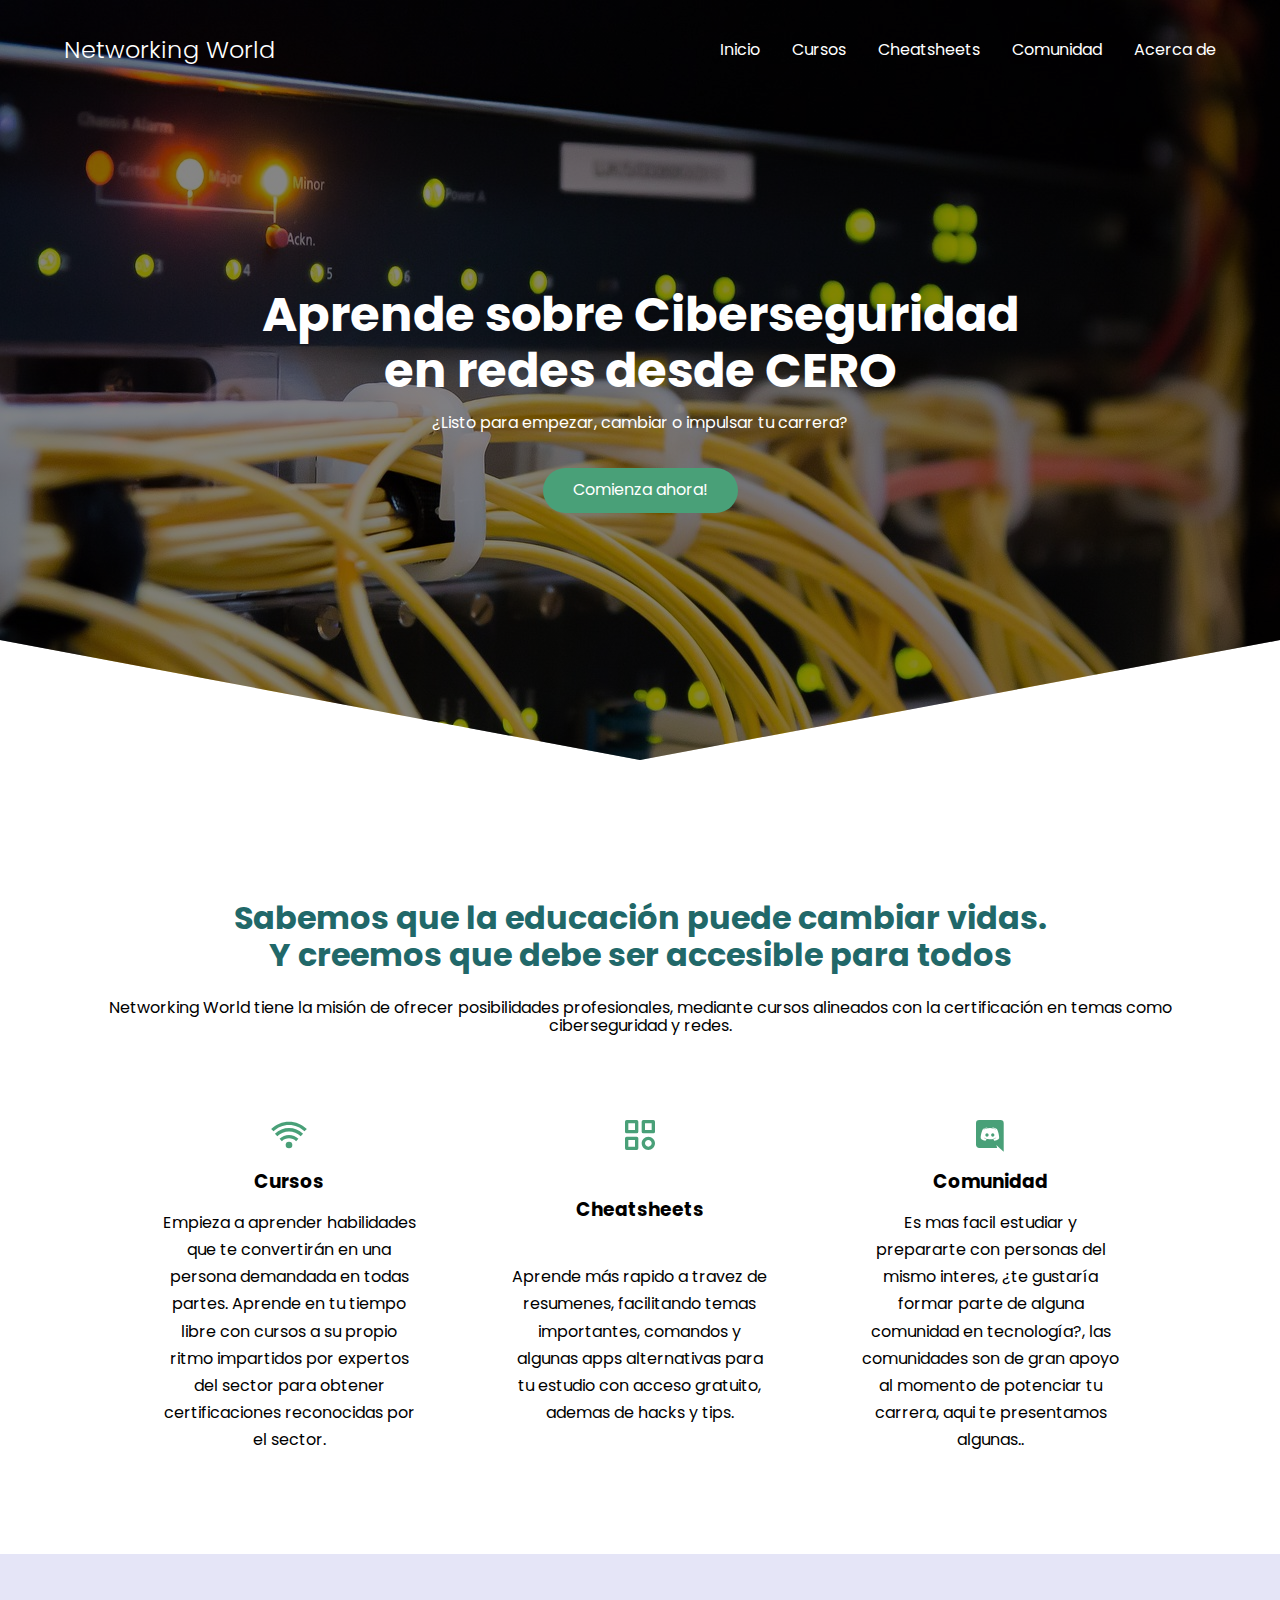
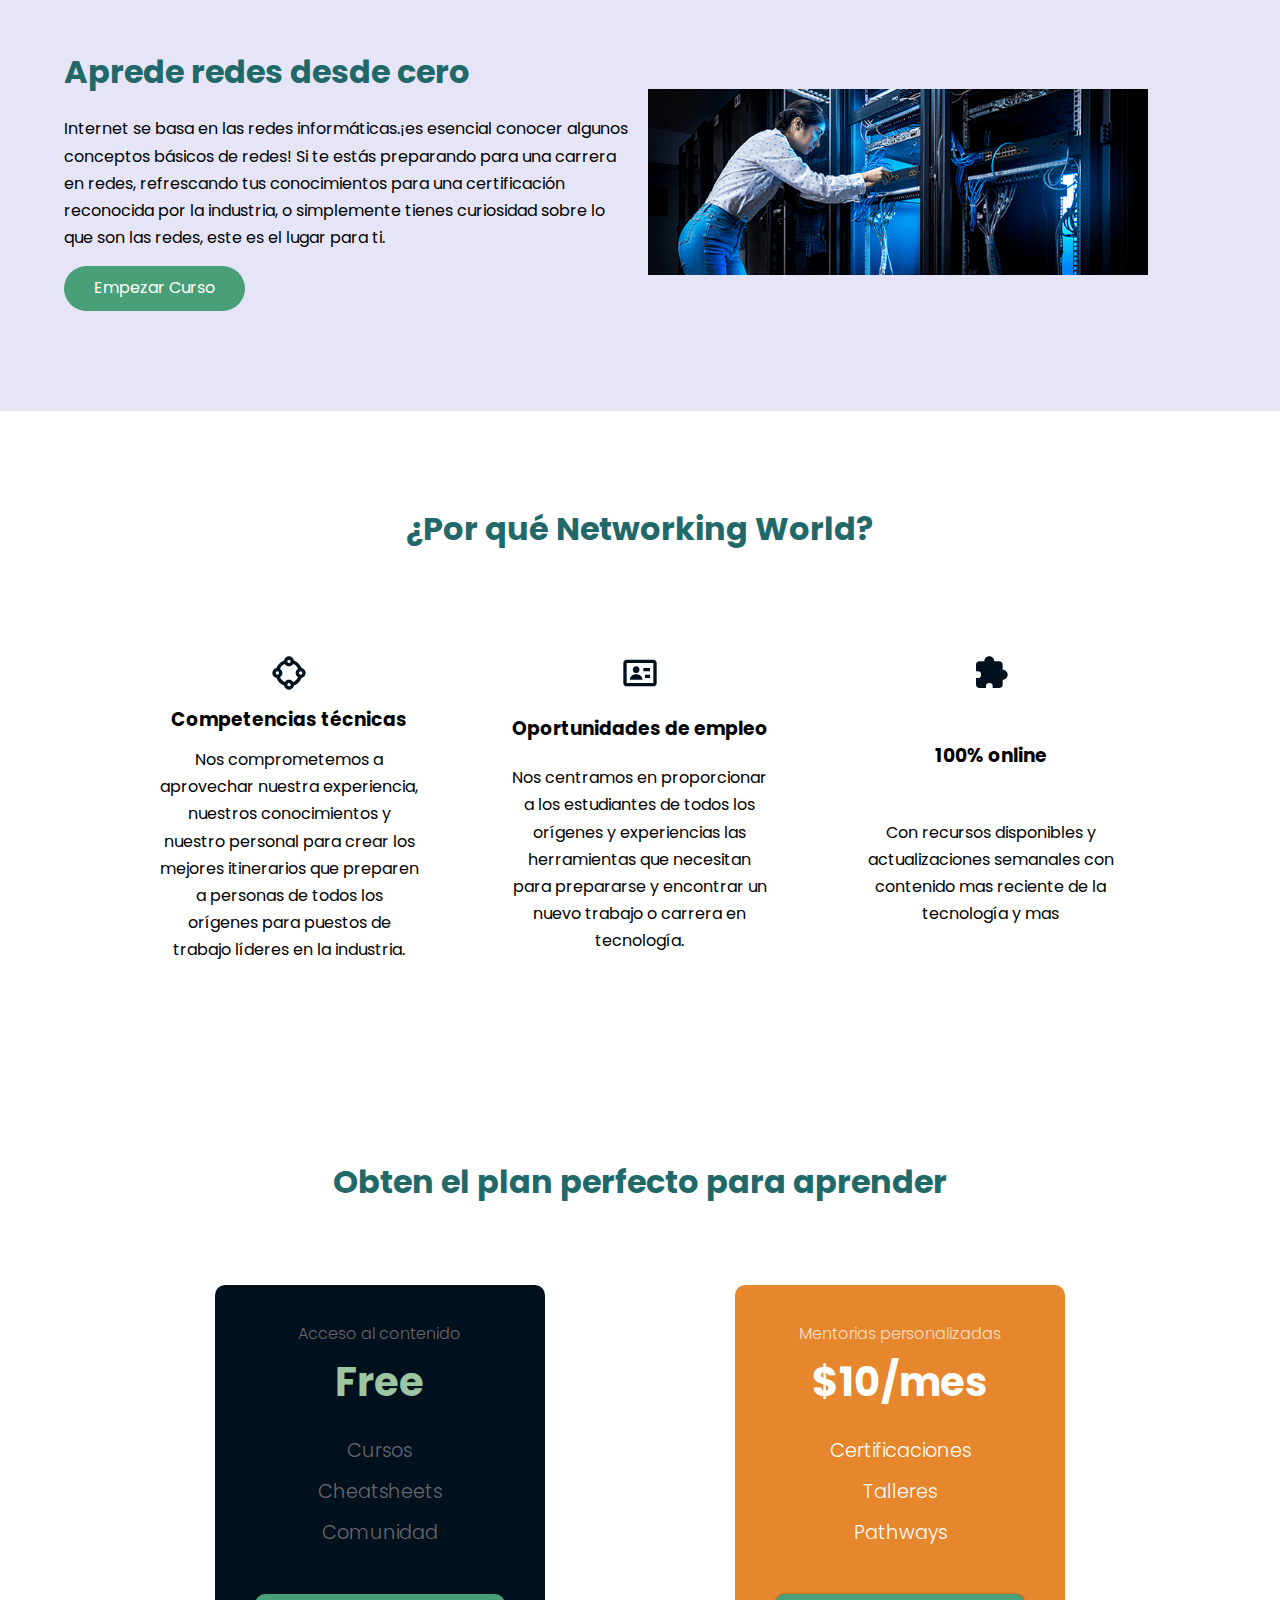
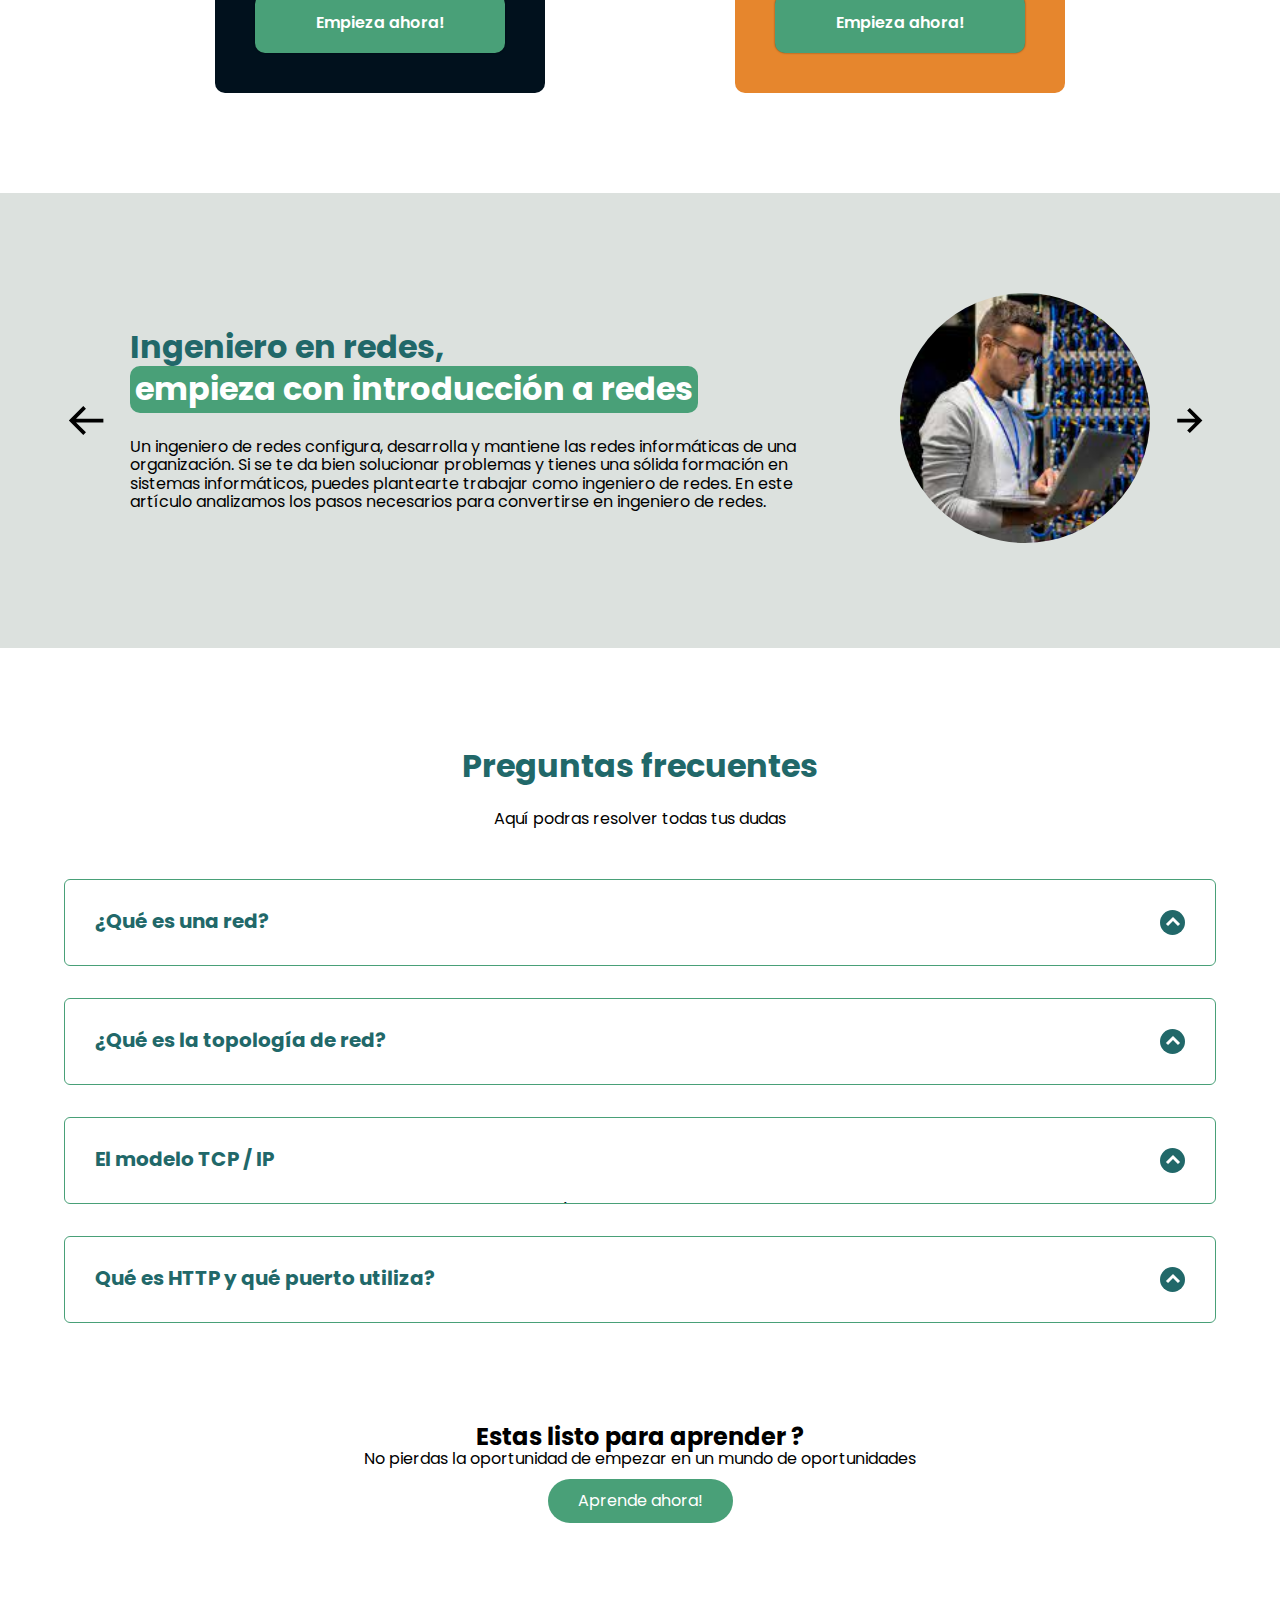
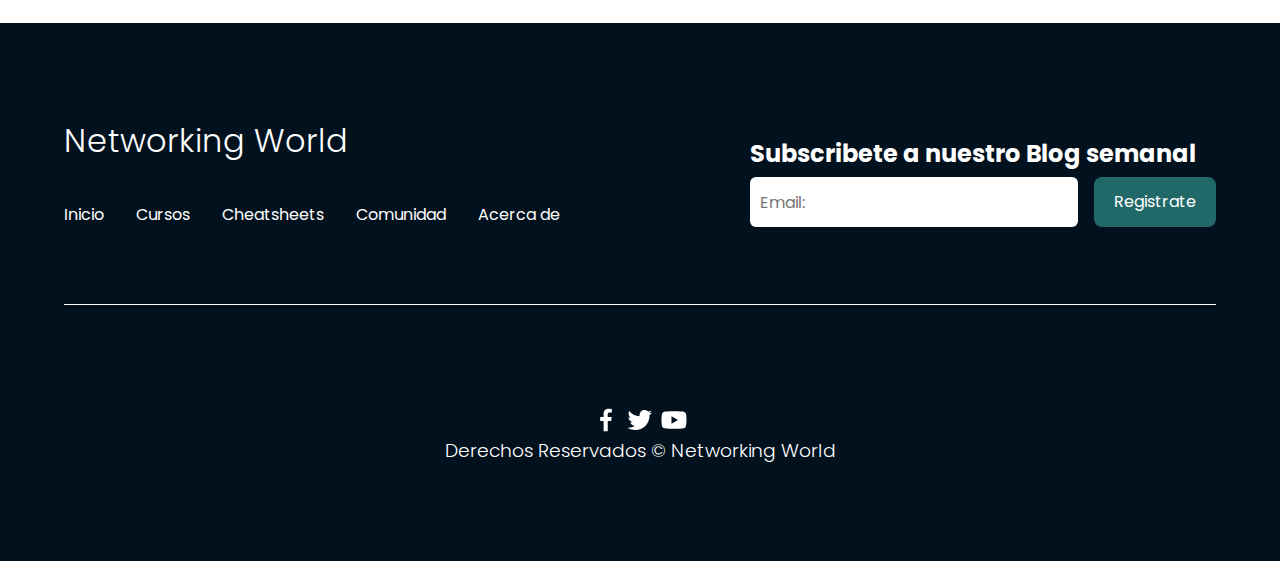
==== index.html @ 1f093da1 "papapa" ====
<!DOCTYPE html>
<html lang="es">
<head>
	<meta charset="UTF-8">
	<meta http-equiv="X-UA-Compatible" content="IE=edge">
	<meta name="viewport" content="width=device-width, initial-scale=1.0">
	<title>Networking World</title>
	<link rel="shortcut icon" href="./MEDIA/networking.png" type="image/x-icon">
	<link rel="stylesheet" href="./CSS/normalize.css">
	<link rel="stylesheet" href="./CSS/estilos.css">
</head>
<body>
	<header class="hero">
		<nav class="nav container">
			<div class="nav_logo">
				<h2 class="nav_tittle"> Networking World</h2>
			</div>
			<ul class="nav_link nav_link--menu">
				<li class="nav_items">
					<a href="#" class="nav_links">Inicio</a>
				</li>
				<li class="nav_items">
					<a href="#" class="nav_links">Cursos</a>
				</li>
				<li class="nav_items">
					<a href="#" class="nav_links">Cheatsheets</a>
				</li>
				<li class="nav_items">
					<a href="#" class="nav_links">Comunidad</a>
				</li>
				<li class="nav_items">
					<a href="#" class="nav_links">Acerca de</a>
				</li>
				<img src="./MEDIA/close.svg" alt="cerrar" class="nav_close">
			</ul>
			<div class="nav_menu">
				<img src="./MEDIA/menu.svg" alt="menu" class="nav_img">
			</div>

		</nav>
		<section class="hero_container container">
			<h1 class="hero_title">Aprende sobre Ciberseguridad en redes desde CERO</h1>
			<p class="hero_paragraph">¿Listo para empezar, cambiar o impulsar tu carrera?</p>
			<a href="#" class="buttom">Comienza ahora!</a>
		</section>

		
	</header>
	<main>
		<section class="container about">
			<h2 class="subtitle"> Sabemos que la educación puede cambiar vidas.<br> Y creemos que debe ser accesible para todos</h2>
			<p class="paragraph"> Networking World tiene la misión de ofrecer posibilidades profesionales, mediante cursos alineados con la certificación en temas como ciberseguridad y redes.</p>
			<div class="about_main">
				<article class="about_icons">
					<img src="./MEDIA/wifi.svg" alt="cursos"class="about_icon">
					<h3 class="about_title">Cursos</h3>
					<p class="about_paragraph">Empieza a aprender habilidades que te convertirán en una persona demandada en todas partes. Aprende en tu tiempo libre con cursos a su propio ritmo impartidos por expertos del sector  para obtener certificaciones reconocidas por el sector.</p>
				</article>
				<article class="about_icons">
					<img src="./MEDIA/shapes.svg" alt="cheatsheets"class="about_icon">
					<h3 class="about_title">Cheatsheets</h3>
					<p class="about_paragraph">Aprende más rapido a travez de resumenes, facilitando temas importantes, comandos y algunas apps alternativas para tu estudio con acceso gratuito, ademas de hacks y tips.</p>
				</article>
				<article class="about_icons">
					<img src="./MEDIA/discord.svg" alt="comunidad"class="about_icon">
					<h3 class="about_title">Comunidad</h3>
					<p class="about_paragraph">Es mas facil estudiar y prepararte con personas del mismo interes, ¿te gustaría formar parte de alguna comunidad en tecnología?, las comunidades son de gran apoyo al momento de potenciar tu carrera, aqui te presentamos algunas..</p>
				</article>
			</div>
		</section>
		<section class="knowledge"> 
			<div class="knowledge_container container">
				<div class="knowledge_texts">
					<h2 class="subtitle">Aprede redes desde cero</h2>
					<p class="knowledge_paragraph">Internet se basa en las redes informáticas.¡es esencial conocer algunos conceptos básicos de redes! Si te estás preparando para una carrera en redes, refrescando tus conocimientos para una certificación reconocida por la industria, o simplemente tienes curiosidad sobre lo que son las redes, este es el lugar para ti.</p>
					<a href="#" class="buttom">Empezar Curso</a>
				</div>
				<figure class="knowledge_picture">
					<img src="./MEDIA/38155_Foto_Descrip_54943204.png" alt="redes" class="knowledge_img">
				</figure>
			</div>
			
		</section>
		<section class=" container about">
			<h2 class="subtitle"> ¿Por qué Networking World?</h2>
			<div class="about_main">
				<article class="about_icons">
					<img src="./MEDIA/circle.svg" alt="compe"class="about_icon">
					<h3 class="about_title">Competencias técnicas</h3>
					<p class="about_paragraph">Nos comprometemos a aprovechar nuestra experiencia, nuestros conocimientos y nuestro personal para crear los mejores itinerarios que preparen a personas de todos los orígenes para puestos de trabajo líderes en la industria.</p>
				</article>
				<article class="about_icons">
					<img src="./MEDIA/profe.svg" alt="Oportunidades de empleo"class="about_icon">
					<h3 class="about_title">Oportunidades de empleo</h3>
					<p class="about_paragraph">Nos centramos en proporcionar a los estudiantes de todos los orígenes y experiencias las herramientas que necesitan para prepararse y encontrar un nuevo trabajo o carrera en tecnología.</p>
				</article>
				<article class="about_icons">
					<img src="./MEDIA/comple.svg" alt="online"class="about_icon">
					<h3 class="about_title">100% online</h3>
					<p class="about_paragraph">Con recursos disponibles y actualizaciones semanales con contenido mas reciente de la tecnología y mas</p>
				</article>
			</div>

		</section>
		<section class="price container">
			<h2 class="subtitle">Obten el plan perfecto para aprender</h2>
			<div class="price_table">
				<div class="price_element">
					<p class="price_name">Acceso al contenido</p>
					<h3 class="plan_price">Free</h3>
					<div class="price_items">
						<p class="price_features"> Cursos</p>
						<p class="price_features"> Cheatsheets</p>
						<p class="price_features"> Comunidad</p>
					</div>
					<a href="#" class="price_buttom">Empieza ahora!</a>
				</div>
				<div class="price_element price_element--best">
					<p class="price_name">Mentorias personalizadas</p>
					<h3 class="plan_price">$10/mes</h3>
					<div class="price_items">
						<p class="price_features"> Certificaciones</p>
						<p class="price_features"> Talleres</p>
						<p class="price_features"> Pathways</p>
					</div>
					<a href="#" class="price_buttom">Empieza ahora!</a>
				</div>
			</div>
		</section>
		<section class="career">
			<div class="career_container container">
				<img src="./MEDIA/leftarrow.svg" alt="izquierda" class="career_arrow" id="before">
				<section class="career_body career_body--show" data-id="1">
					<div class="career_texts">
						<h2 class="subtitle">Ingeniero en redes, <span class="career__course">empieza con introducción a redes</span></h2>
						<p class="career_review">Un ingeniero de redes configura, desarrolla y mantiene las redes informáticas de una organización. Si se te da bien solucionar problemas y tienes una sólida formación en sistemas informáticos, puedes plantearte trabajar como ingeniero de redes. En este artículo analizamos los pasos necesarios para convertirse en ingeniero de redes.</p>
					</div>
					<figure class="career_picture">
						<img src="./MEDIA/descarga.jpg" alt="network engineer" class="career_img">
					</figure>
				</section>
				<img src="./MEDIA/rightarrow.svg" alt="derecha" class="career_arrow" id="next">
				
				<section class="career_body" data-id="2">
					<div class="career_texts">
						<h2 class="subtitle">¿Qué competencias se necesitan para ser  <span class="career__course">Ingeniero de Redes?</span></h2>
						<p class="career_review">
							<ul class="career_list">
								<li>Protocolos de enrutamiento</li>
								<li>VPN IPSEC</li>
								<li>Configuración</li>
								<li>Sistemas Operativos</li>
								<li>CCNP</li>
								<li>OSPF</li>
								<li>TCP/IP</li>
								<li>DMVPN</li>
							</ul>
						</p>
					</div>
					<figure class="career_picture">
						<img src="./MEDIA/How-to-Become-a-Network-Engineer.png" alt="network engineer" class="career_img">
					</figure>
				</section>
				<section class="career_body " data-id="3">
					<div class="career_texts">
						<h2 class="subtitle">Especialice su trabajo en redes. <span class="career__course">Obteniendo certificaciones</span></h2>
						<p class="career_review">
							<ul class="career_list">
								<li>Especialista en seguridad de redes.</li>
								<li>Arquitecto de redes en la nube.</li>
								<li>Ingeniero de VoIP.</li>
								<li>Ingeniero de control de calidad de redes inalámbricas.</li>
							</ul>
						</p>
					</div>
					<figure class="career_picture">
						<img src="./MEDIA/How-to-Become-Network-Engineer.jpg" alt="network engineer" class="career_img">
					</figure>
				</section>
			</div>
		</section>
		<section class="preguntas container">
			<h2 class="subtitle">Preguntas frecuentes</h2>
			<p class="preguntas_paragraph">Aquí podras resolver todas tus dudas</p>
			<section class="preguntas_container">
				<article class="preguntas_padding">
					<div class="preguntas_respuesta">
						<h3 class="preguntas_title">¿Qué es una red?
							<span class="preguntas_arrow">
								<img src="./MEDIA/arrrowww.svg" alt="arrow" class="preguntas_img">
							</span>
						</h3>
						<p class="preguntas_show">La red se define como un conjunto de dispositivos conectados entre sí mediante un medio de transmisión físico.</p>
					</div>
				</article>
				<article class="preguntas_padding">
					<div class="preguntas_respuesta">
						<h3 class="preguntas_title">¿Qué es la topología de red?
							<span class="preguntas_arrow">
								<img src="./MEDIA/arrrowww.svg" alt="arrow" class="preguntas_img">
							</span>
						</h3>
						<p class="preguntas_show"> La topología de red es un diseño físico de la red de computadoras y define cómo las computadoras, dispositivos, cables, etc. están conectados entre sí.</p>
					</div>
				</article>
				<article class="preguntas_padding">
					<div class="preguntas_respuesta">
						<h3 class="preguntas_title">El modelo TCP / IP
							<span class="preguntas_arrow">
								<img src="./MEDIA/arrrowww.svg" alt="arrow" class="preguntas_img">
							</span>
						</h3>
						<p class="preguntas_show">El protocolo más utilizado y disponible es TCP / IP, es decir, el Protocolo de control de transmisión y el Protocolo de Internet. TCP / IP especifica cómo se deben empaquetar, transmitir y enrutar los datos en su comunicación de datos de extremo a extremo.</p>
					</div>
				</article>
				<article class="preguntas_padding">
					<div class="preguntas_respuesta">
						<h3 class="preguntas_title">Qué es HTTP y qué puerto utiliza?
							<span class="preguntas_arrow">
								<img src="./MEDIA/arrrowww.svg" alt="arrow" class="preguntas_img">
							</span>
						</h3>
						<p class="preguntas_show">HTTP es el protocolo de transferencia de hipertexto y es responsable del contenido web. Muchas páginas web utilizan HTTP para transmitir el contenido web y permitir la visualización y navegación de hipertexto. Es el protocolo principal y el puerto utilizado aquí es el puerto TCP 80.</p>
					</div>
				</article>
			</section>
			<section class="action">
				<h2 class="subtitile"> Estas listo para aprender ?</h2>
				<p class="action_copy">No pierdas la oportunidad de empezar en un mundo de oportunidades </p>
				<a href="#" class="buttom">Aprende ahora!</a>
			</section>
		</section>


	</main>
	<footer class="footer">
		<section class="footer_container container">
			<nav class="nav--footer">
				<h2 class="footer_title">Networking World</h2>
				<ul class="nav_link nav_link--footer">
					<li class="nav_items">
						<a href="#" class="nav_links">Inicio</a>
					</li>
					<li class="nav_items">
						<a href="#" class="nav_links">Cursos</a>
					</li>
					<li class="nav_items">
						<a href="#" class="nav_links">Cheatsheets</a>
					</li>
					<li class="nav_items">
						<a href="#" class="nav_links">Comunidad</a>
					</li>
					<li class="nav_items">
						<a href="#" class="nav_links">Acerca de</a>
					</li>
				</ul>

			</nav>
			<form class="footer_form" >
				<h2 class="footer_newsletter">Subscribete a nuestro Blog semanal </h2>
				<div class="footer_inputs">
					<input type="email" placeholder="Email:" class="footer_input">
					<input type="submit" value="Registrate" class="footer_submit">
				</div>
			</form>
		</section>
		<section class="footer_copy container">
			<div class="footer_social">
				<a href="#" class="footer_icons"><img src="./MEDIA/facebook.svg" alt="facebook" class="footer_img"></a>
				<a href="#" class="footer_icons"><img src="./MEDIA/twitter.svg" alt="twitter" class="footer_img"></a>
				<a href="#" class="footer_icons"><img src="./MEDIA/youtube.svg" alt="youtube" class="footer_img"></a>
			</div>
			<h3 class="footer_copyright">Derechos Reservados &copy; Networking World</h3>

		</section>
	</footer>
	<script src="./js/slider.js"></script>
	<script src="./js/preguntas.js"></script>
	<script src="./js/menu.js"></script>
	
</body>
</html>
---- CSS/estilos.css ----
@import url('https://fonts.googleapis.com/css2?family=Poppins:wght@300;400;600;700&display=swap');
/*custom properties*/
:root{
    --padding-container:100px 0;
    --color-tittle:#216869;
}
body{
    font-family: 'Poppins', sans-serif;
}
.container{
    width: 90%;
    max-width: 1200px;
    margin:0 auto; /* todo lo que salga de este elemento se esconda*/
    overflow: hidden ;
    padding: var(--padding-container);
}
.hero{
    width: 100%; /*para que se vea toda la pantallas*/
    height: 100vh;
    min-height: 600px;
    max-height: 800px;
    position: relative;/*para que un elemento se posicione */
    display: grid;/*crear dos filas*/
    grid-template-rows: 100px 1fr;
    color: white;

}
/*usar clippy*/
.hero::before{
    content: "";
    position: absolute;
    top: 0;
    left: 0;
    width: 100%;
    height: 100%;
    background-image: linear-gradient(180deg,#0000007a 0%,#0000007a 100% ),url('../MEDIA/cyberspace-g9325cfe18_1280.jpg');
    background-size: cover; /*para que se adapte a la pagina*/
    clip-path: polygon(0 0, 100% 0, 100% 80%, 50% 95%, 0 80%);
    z-index: -1; /*orden del elemento*/
}
/*nav*/
.nav{
    --padding-container:0;
    height: 100%;
    display: flex;
    align-items: center;
}
.nav_tittle{
    font-weight: 300;/*mas delgado*/
}
.nav_items{
    list-style: none;


}
.nav_link{
    margin-left: auto;
    padding: 0;
    display: grid;
    grid-auto-flow: column;/*de vertical que estaba convierta a columnas*/
    grid-auto-columns: max-content;
    gap:2em;

}
.nav_links:hover{
    color:  #49a078;
}
.nav_links{
    color: white;
    text-decoration: none;
}
.nav_menu{
    margin-left: auto;
    cursor: pointer;/*activar el cursor*/
    display: none;/*hasta que estemos en dispositivos movicle*/
}
.nav_img{
    display: block;
    width: 30px;
}
.nav_close{
    display: var(--show,none);
}
/*hero container*/
.hero_container{
    max-width: 800px;
    --padding-container:0;
    display: grid;
    grid-auto-rows: max-content;
    align-content: center;
    gap:1em; /*espaciado*/
    padding-bottom: 100px;/*para uqe no se pegue*/
    text-align: center;
}
.hero_title{
    font-size: 3rem;

}
.hero_paragraph{
    margin-bottom: 20px;
}
.buttom{
    display: inline-block;
    background-color: #49a078;
    justify-self: center;
    color: white;
    text-decoration: none;
    padding: 13px 30px;
    border-radius: 33px ;
}
.buttom:hover{
    background-color: #9cc5a1;
}
/*about para dos secciones*/
.about{
    text-align: center;
}
.subtitle{
    color: var(--color-tittle);
    font-size: 2rem;
    margin-bottom: 25px;
    
}
.about_paragraph{
    line-height: 1.7;
}
.about_main{
    padding-top: 80px;
    display: grid;
    width: 90%;
    margin:0 auto; /*centrar*/
    gap: 1em;
    overflow: hidden;
    grid-template-columns: repeat(auto-fit,minmax(260px,auto) );/*repetir tantas columnas sea posible*/
}
/*iconos*/
.about_icons{
    display: grid;
    gap :1em;
    justify-items: center;
    width: 260px; /*ancho de las columnas*/
    overflow: hidden;/*todo lo que salga del elemento se oculte*/
    margin:0 auto;
}
.about_icon{
    width: 40px;
}
/*knowledge with magic pattern tool*/
.knowledge{
    
    background-color: #e5e5f7;
    background-image: radial-gradient(#444cf7 0.5px, #e5e5f7 0.5px);
    background-size: 20px 20px;
    background-position: 0 0, 10px 10px;
    overflow: hidden;
}
.knowledge_container{
    display: grid;
    grid-template-columns: 1fr 1fr;
    gap: 1em;
    align-items: center;
}
.knowledge_picture{
    max-width: 500px;

}
.knowledge_paragraph{
    line-height: 1.7;
    margin-bottom: 15px;;

}
.knowledge_img{
    width: 100%;
    display: block;
}

/*precios*/

.price{
    text-align:center;
    
}
.price_table{
    padding-top: 60px;
    display: flex;
    flex-wrap: wrap;
    gap:2.5em;
    justify-content: space-evenly;/*espaciado equitativo hacia todas las esquinas*/
    align-items: center;
}
.price_element{
    background-color:#01111d ;
    text-align: center;
    color: white;
    border-radius: 10px;
    width: 330px;
    padding: 40px;
    --color-plan:#696871;
    --color-price:#9cc5a1;
    --bg-buttom:#49a078;
    --color-buttom:#fff;
    --color-items:#696871;
}
.price_element--best{
    
    background-color: #e6862d;
    --color-plan:rgb(255 255 255 / 75%);
    --color-price: #fff;
    --bg-buttom:#49a078;
    --color-buttom:#fff;
    --color-items:#fff;
}
.price_name{
    color: var(--color-plan);
    margin-bottom: 15px;
    font-weight: 300;
}
.plan_price{
    font-size: 2.5rem;
    color: var(--color-price);
}
.price_items{
    margin-top: 35px;
    display: grid;
    gap:1em;
    font-weight: 300;
    font-size: 1.2rem;
    margin-bottom: 50px;
    color:var(--color-items) ;
}
.price_buttom{
    display: block;
    padding: 20px 0;
    border-radius: 10px;
    text-decoration: none;
    background-color: var(--bg-buttom);
    font-weight: 600;
    box-shadow: 0 0 2px rgba(0, 0, 0, .5);
    color: var(--color-buttom);
}
.price_buttom:hover{
    background-color: #9cc5a1;
}

/*mas info acer careers*/
.career{
    background-color: #dce1de;
}
.career_container{
    display: grid;
    grid-template-columns: 50px 1fr 50px;
    gap: 1em;
    align-items: center;
}
.career_body{
    display: grid;
    grid-template-columns: 1fr max-content;
    justify-content: space-between;
    align-items: center;
    gap:2em;
    /*slider*/
    grid-column:2/3 ;
    grid-row:1/2;
    opacity: 0;
    pointer-events: none;/*no puedas seleccionarlos*/

}
.career_body--show{
    pointer-events: unset;/*para que vaya a la propiedad original*/
    opacity: 1;
    transition: opacity 1.5s ease-in-out;
}
.career_img{
    width: 250px;
    height:250px ;
    border-radius: 50%;
    object-fit: cover;

}
.career_texts{
    max-width: 700px;
    
}
.career__course{
    background-color: #49a078;
    color: white;
    display: inline-block;
    padding: 5px;
    border-radius: 10px;


}
.career_arrow{
    width: 90%;
    cursor: pointer;
}

/*preguntas frecuentes*/
.preguntas{
    text-align: center;
}
.preguntas_container{
    display: grid;
    gap:2em;
    padding-top: 50px;
    padding-bottom: 100PX;
}
.preguntas_padding{
    padding: 0;
    transition: padding .2s;
    border:1px solid #49a078;
    border-radius: 6px;
}
.preguntas_padding--add{
    padding-bottom: 30px;
}
.preguntas_respuesta{
    padding: 0 30px 0 ;
    cursor:pointer;
    font-size: 20px;
    color: #01111d;
    overflow: hidden;
}
.preguntas_title{
    display: flex;
    font-size: 20px;
    padding: 30px 0 30px;
    cursor: pointer;
    color: var(--color-tittle);
    justify-content: space-between;
}
.preguntas_arrow{
    border-radius: 50%;
    background-color: var(--color-tittle);
    width: 25px;
    height: 25px;
    display: flex;
    justify-content: center;
    align-items: center;
    align-self: flex-end;
    margin-left: 10px;
    transition: transform .3s;
}
.preguntas_arrow--rotate{
    transform: rotate(180deg);
}
.preguntas_show{
    text-align:left ;
    height: 0;
}
.preguntas_img{
    display: block;

}
.action_copy{
   
   width: 60%;
   margin: 0 auto;
   margin-bottom: 10px;
}
/**footer*/
.footer{
    background-color: #01111d;
}
.footer_title{
    font-weight: 300;
    font-size: 2rem;
    margin-bottom: 30px;

}
.footer_newsletter, .footer_title{
    color:white;
}
.footer_container{
    display: flex;
    justify-content: space-between;
    align-items: center;
    border-bottom: 1px solid #fff;
    padding-bottom: 60px;

}
.nav--footer{
    padding-bottom: 20px;
    display: grid;
    gap: 1em;
    grid-auto-flow: row;
    height: 100%;
}
.nav_link--footer{
    display: flex;
    margin: 0;
    margin-right: 20px;
    flex-wrap: wrap;
}
.footer_inputs{
   margin-top:10px ;
   display: flex;
   overflow: hidden; 
}
.footer_input{
    background-color:#fff ;
    height: 50px;
    display: block;
    padding-left: 10px;
    border-radius:6px ;
    font-size: 1rem;
    outline: none;
    border: none;
    margin-right: 16px;
}
.footer_submit{
    margin-left: auto;
    display: inline-block;
    height: 50px;
    padding: 0 20px;
    background-color:#216869 ;
    border:none;
    font-size: 1rem;
    color: white;
    border-radius: 8px;
}
.footer_submit:hover{
    
    background-color:#9cc5a1 ;
}
.footer_copy{
    --pading-container:30px 0;
    text-align: center;
    color: white;
}
.footer_copyright{
    font-weight: 300;
}
.footer_icons{
    
    margin-bottom: 10px;
}
.footer_img{
    width: 30px;
}
/*media queries*/
@media (max-width:800px){
    .nav_menu{
        display: block;
    }
    .nav_link--menu{
        position: fixed;
        background-color: #01111d;
        top: 0;
        left: 0;
        height: 100%;
        width: 100%;
        display: flex;
        flex-direction: column;
        justify-content: space-evenly;
        align-items: center;
        z-index: 100;/*para que se sobreponga a todo el contenido*/
        opacity: 0;
        pointer-events: none; /*para que no reconozca el mouse*/
        transition: .7s opacity;
    }

    .nav_link--show{
        --show:block;
        opacity: 1;
        pointer-events: unset;
    }
    .nav__close{
        position: absolute;
        top: 30px;
        right: 30px;
        width: 30px;
        cursor: pointer;
    }

    .hero_title{
        font-size: 2.5rem;
    }


    .about_main{
        gap: 2em;
    }

    .about_icons:last-of-type{
        grid-column: 1/-1;
    }


    .knowledge_container{
        grid-template-columns: 1fr;
        grid-template-rows: max-content 1fr;
        gap: 3em;
        text-align: center;
    }

    .knowledge_picture{
        grid-row: 1/2;
        justify-self: center;
    }

    .career_container{
        grid-template-columns: 30px 1fr 30px;
    }

    .career_body{
        grid-template-columns: 1fr;
        grid-template-rows: max-content max-content;
        gap: 3em;
        justify-items:center ;
    }


    .career_img{
        width: 200px;
        height: 200px;
        
    }

    .preguntas_copy{
        width: 100%;
    }

    .footer_container{
        flex-wrap: wrap;
    }

    .nav--footer{
        width: 100%;
        justify-items: center;
    }

    .nav__link--footer{
        width: 100%;
        justify-content: space-evenly;
        margin: 0;
    }

    .footer_form{
        width: 100%;
        justify-content: space-evenly;
    }

    .footer_input{
        flex: 1;
    }
    .footer_copyright{
        font-size: 0.8rem;
    }

}

@media (max-width:600px){
    .hero_title{
        font-size: 2rem;
    }

    .hero_paragraph{
        font-size: 1rem;
    }

    .subtitle{
        font-size: 1.8rem;
    }

    .price_element{
        width: 70%;
    }

    .price_element--best{
        width: 70%;
        padding: 40px; 
    }

    .plan_price{
        font-size: 2rem;
    }

    .career{
        --padding-container: 60px 0;
    }

    .career_container{
        grid-template-columns: 28px 1fr 28px;
        gap: .9em;
    }

    .career_arrow{
        width: 100%;
    }

    .career_course{
        margin-top: 15px;
    }

    .preguntas_title{
        font-size: 1rem;
    }

    .footer_title{
        justify-self: start;
        margin-bottom: 15px;
    }

    .nav--footer{
        padding-bottom: 60px;
    }

    .nav_link--footer{
        justify-content: space-between;
    }

    .footer_inputs{
        flex-wrap: wrap;
    }

    .footer_input{
        flex-basis: 100%;
        margin: 0;
        margin-bottom: 16px;
    }

    .footer_submit{
        
        margin-left: 0;
        
        

        
    
    }
}
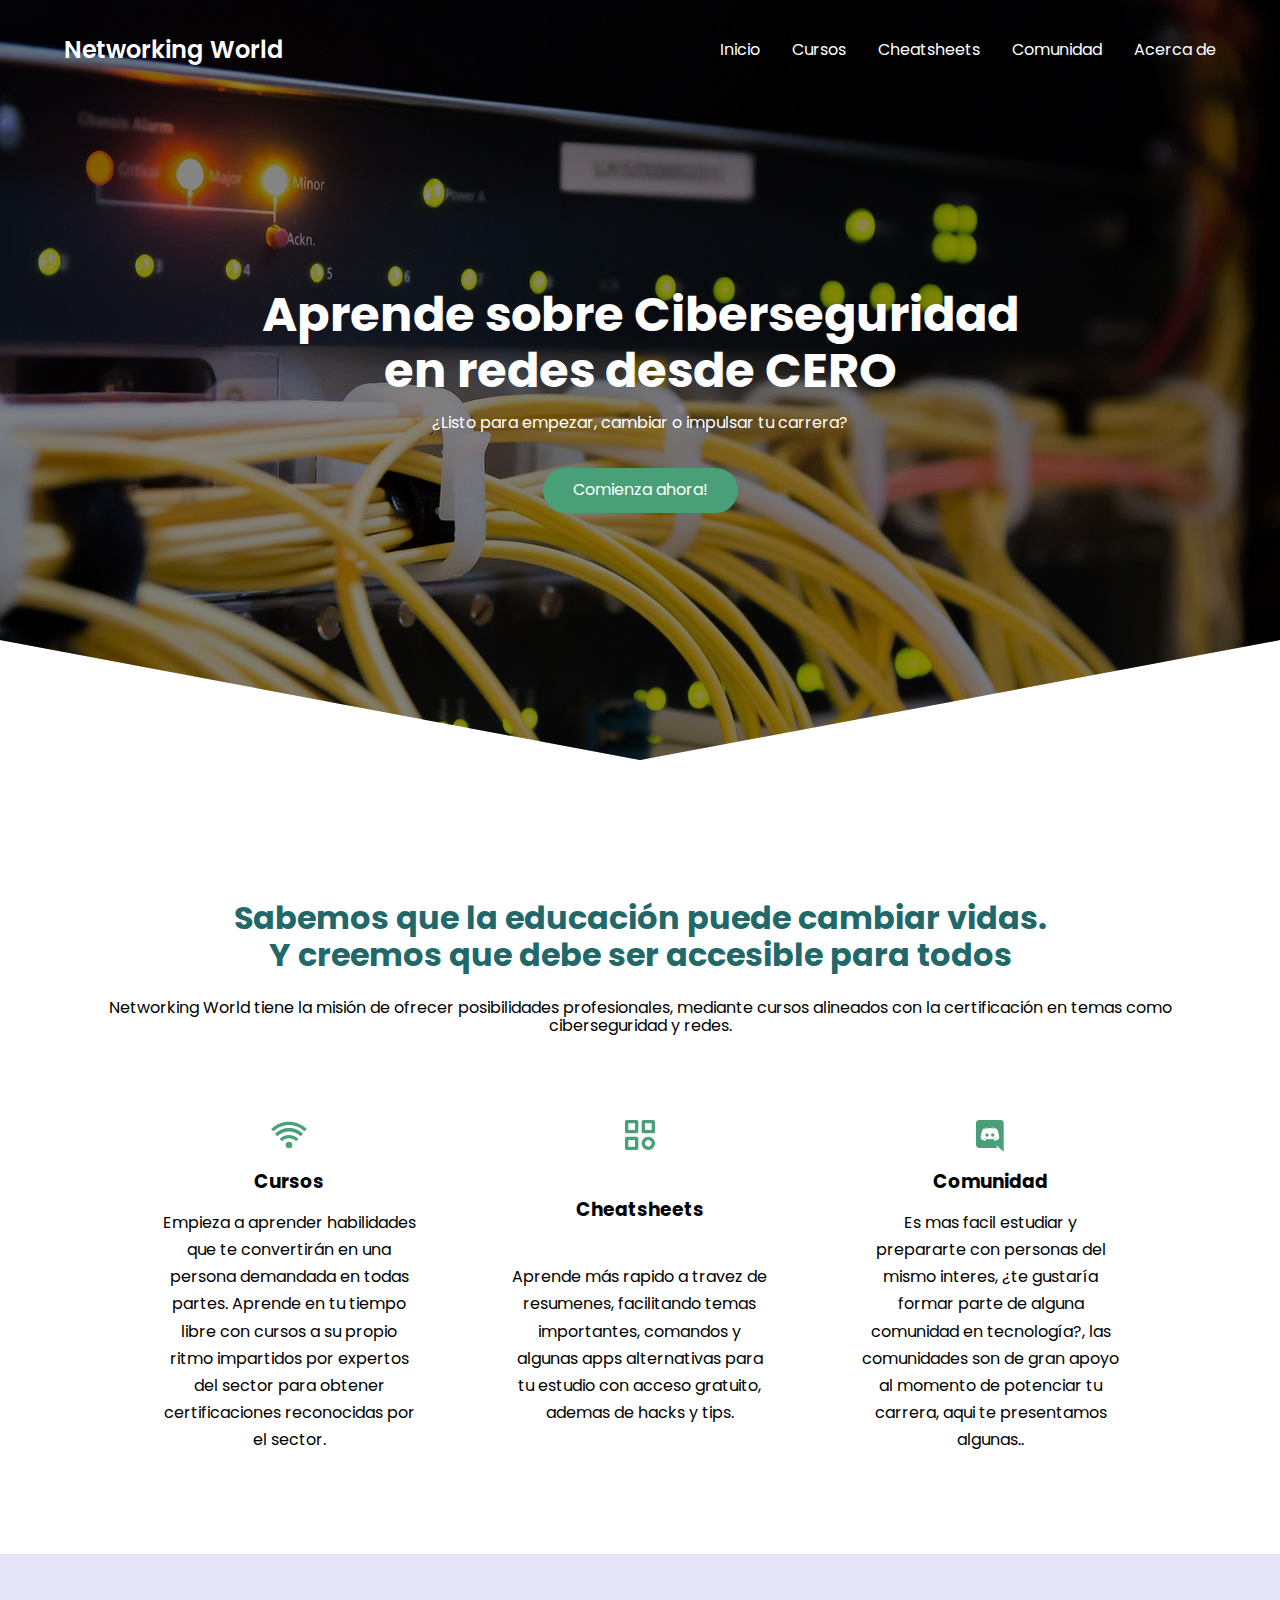
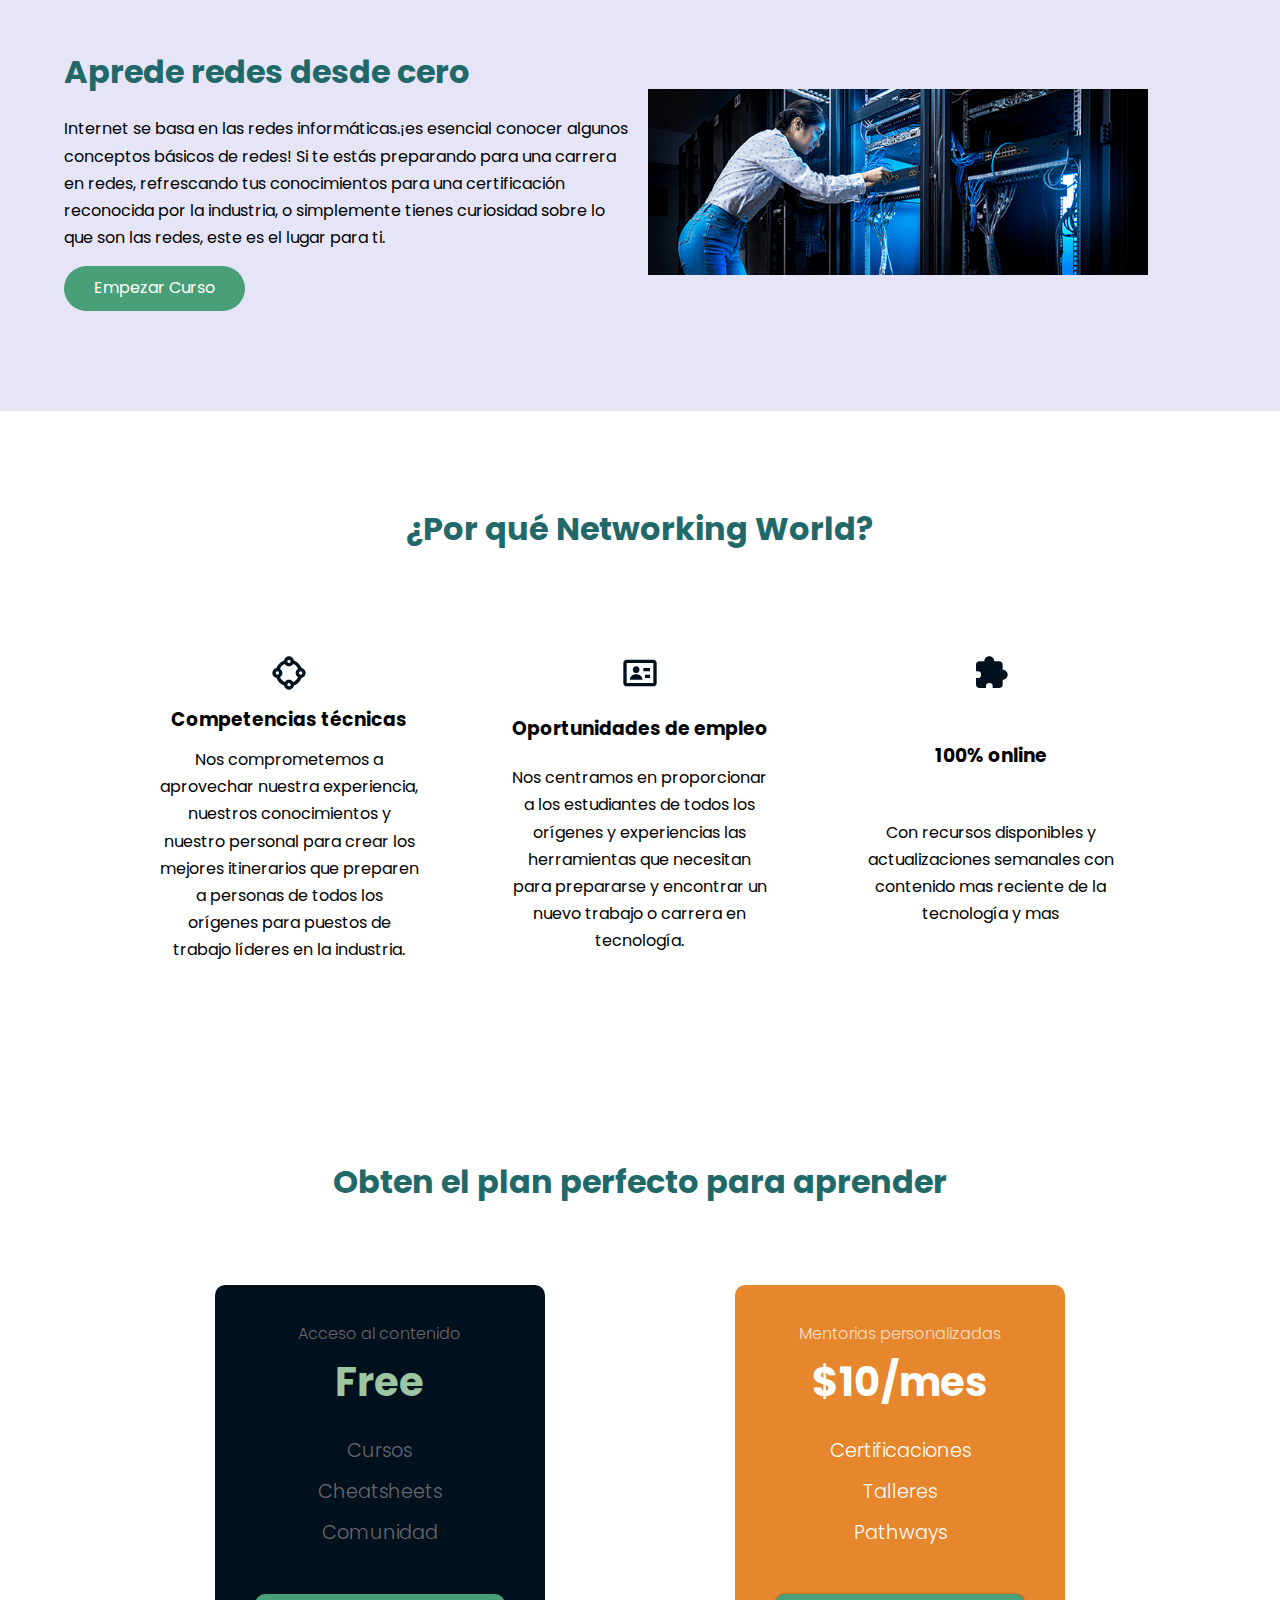
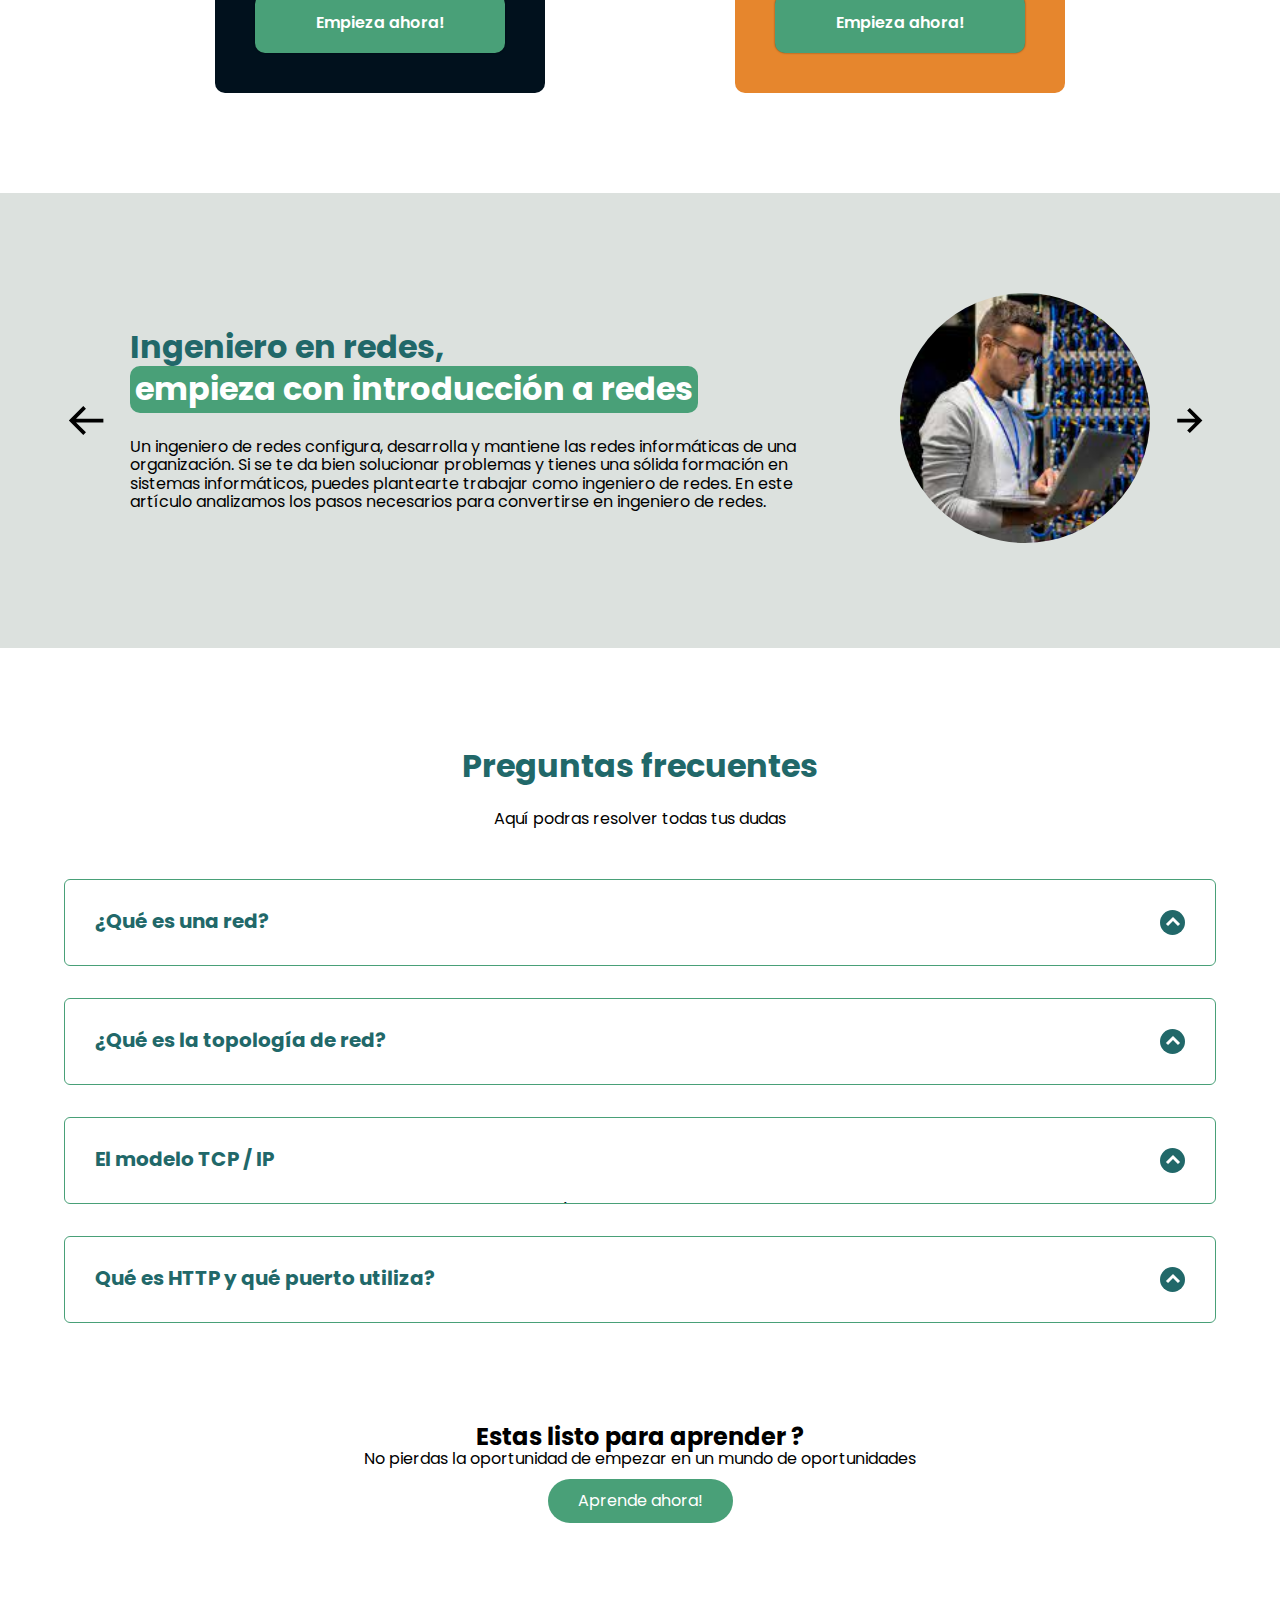
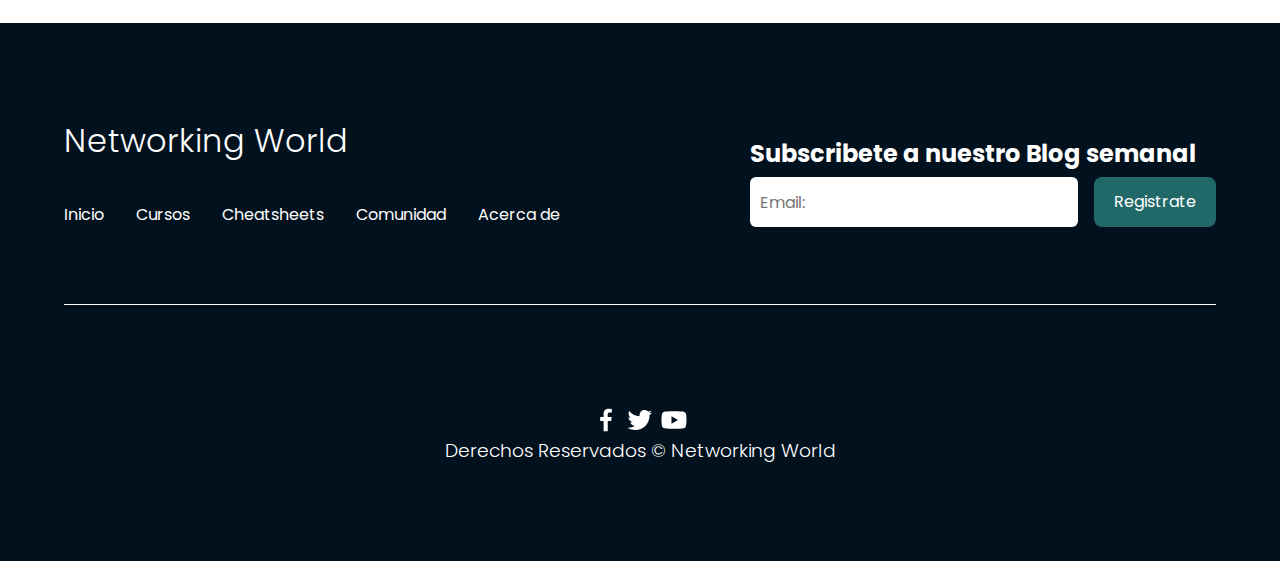
==== commit 8e772ac2: "PAA" ====
--- a/index.html
+++ b/index.html
@@ -8,6 +8,7 @@
 	<link rel="shortcut icon" href="./MEDIA/networking.png" type="image/x-icon">
 	<link rel="stylesheet" href="./CSS/normalize.css">
 	<link rel="stylesheet" href="./CSS/estilos.css">
+	
 </head>
 <body>
 	<header class="hero">
@@ -17,19 +18,27 @@
 			</div>
 			<ul class="nav_link nav_link--menu">
 				<li class="nav_items">
-					<a href="#" class="nav_links">Inicio</a>
-				</li>
-				<li class="nav_items">
+					<a href="./index.html" class="nav_links">Inicio</a>
+					
+				</li>
+				<li class="nav_items">
+
 					<a href="#" class="nav_links">Cursos</a>
-				</li>
-				<li class="nav_items">
-					<a href="#" class="nav_links">Cheatsheets</a>
-				</li>
-				<li class="nav_items">
-					<a href="#" class="nav_links">Comunidad</a>
-				</li>
-				<li class="nav_items">
-					<a href="#" class="nav_links">Acerca de</a>
+					
+					
+				</li>
+				
+				<li class="nav_items">
+					<a href="./HTML/cheatsheet-galery.html" class="nav_links">Cheatsheets</a>
+					
+				</li>
+				<li class="nav_items">
+					<a href="https://discord.com/channels/746143251446366379/915109774226505748" class="nav_links">Comunidad</a>
+					
+				</li>
+				<li class="nav_items">
+					<a href="./HTML/about_us.html" class="nav_links">Acerca de</a>
+					
 				</li>
 				<img src="./MEDIA/close.svg" alt="cerrar" class="nav_close">
 			</ul>
--- a/CSS/estilos.css
+++ b/CSS/estilos.css
@@ -14,16 +14,33 @@
     overflow: hidden ;
     padding: var(--padding-container);
 }
+.container_cursos{
+    width: 90%;
+    max-width: 1200px;
+    margin:0 auto; /* todo lo que salga de este elemento se esconda*/
+    overflow: hidden ;
+    padding: 0px;
+
+}
 .hero{
     width: 100%; /*para que se vea toda la pantallas*/
     height: 100vh;
-    min-height: 600px;
+    min-height: 10px;
     max-height: 800px;
     position: relative;/*para que un elemento se posicione */
     display: grid;/*crear dos filas*/
     grid-template-rows: 100px 1fr;
     color: white;
 
+}
+.color_header{
+    position: relative;
+    background-image: linear-gradient(180deg,#0000007a 0%,#0000007a 100%), url(
+    '../MEDIA/cyberspace-g9325cfe18_1280.jpg');
+    width: 100%;
+    background-repeat:no-repeat;
+    background-size: cover;
+    max-height: 200px;
 }
 /*usar clippy*/
 .hero::before{
@@ -46,7 +63,12 @@
     align-items: center;
 }
 .nav_tittle{
-    font-weight: 300;/*mas delgado*/
+    font-weight: 600;/*mas delgado*/
+}
+.nav_tittle1{
+    font-weight: 600;/*mas delgado*/
+    color: white;
+
 }
 .nav_items{
     list-style: none;
@@ -64,6 +86,8 @@
 }
 .nav_links:hover{
     color:  #49a078;
+    
+  text-shadow: 1px 1px 6px #9cc5a1;
 }
 .nav_links{
     color: white;
@@ -107,9 +131,15 @@
     text-decoration: none;
     padding: 13px 30px;
     border-radius: 33px ;
+    transition: all 1s cubic-bezier(0.19, 1, 0.22, 1);
 }
 .buttom:hover{
     background-color: #9cc5a1;
+    box-shadow: inset 0 0 20px rgba(49, 138, 172, 0.5), 0 0 20px rgba(49, 138, 172, 0.4);
+  outline-color: rgba(49, 138, 172, 0);
+  outline-offset: 80px;
+  text-shadow: 1px 1px 6px #fff;
+  
 }
 /*about para dos secciones*/
 .about{
@@ -141,6 +171,10 @@
     width: 260px; /*ancho de las columnas*/
     overflow: hidden;/*todo lo que salga del elemento se oculte*/
     margin:0 auto;
+}
+.about_icons:hover{
+    transform: translateY(-15px);
+    box-shadow: 0 12px 16px rgba(0,0,0,0.2) ;
 }
 .about_icon{
     width: 40px;
@@ -200,6 +234,14 @@
     --bg-buttom:#49a078;
     --color-buttom:#fff;
     --color-items:#696871;
+    
+    transition: all 0.25s;
+
+    
+}
+.price_element:hover{
+    transform: translateY(-15px);
+    box-shadow: 0 12px 16px rgba(0,0,0,0.2) ;
 }
 .price_element--best{
     
@@ -209,6 +251,12 @@
     --bg-buttom:#49a078;
     --color-buttom:#fff;
     --color-items:#fff;
+    transition: all 0.25s;
+    
+}
+.price_element--best:hover{
+    transform: translateY(-15px);
+    box-shadow: 0 12px 16px rgba(0,0,0,0.2) ;
 }
 .price_name{
     color: var(--color-plan);
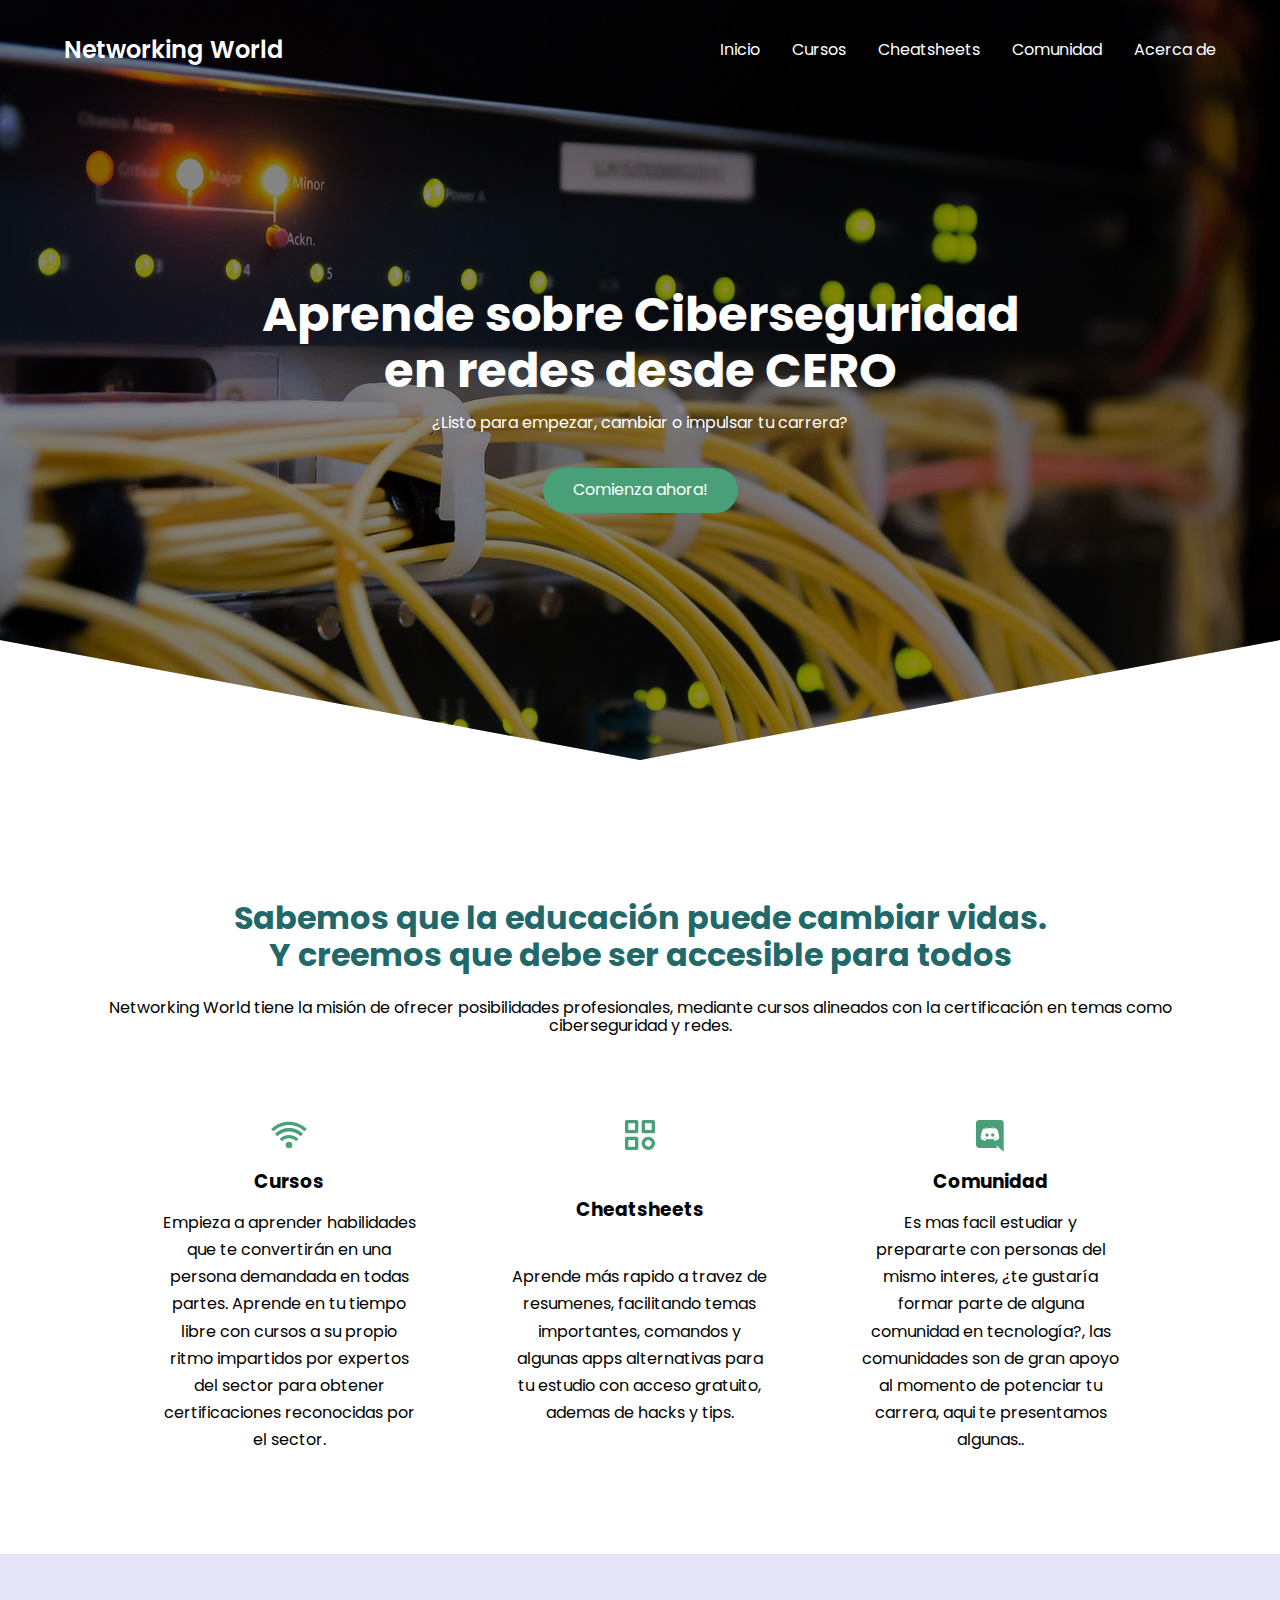
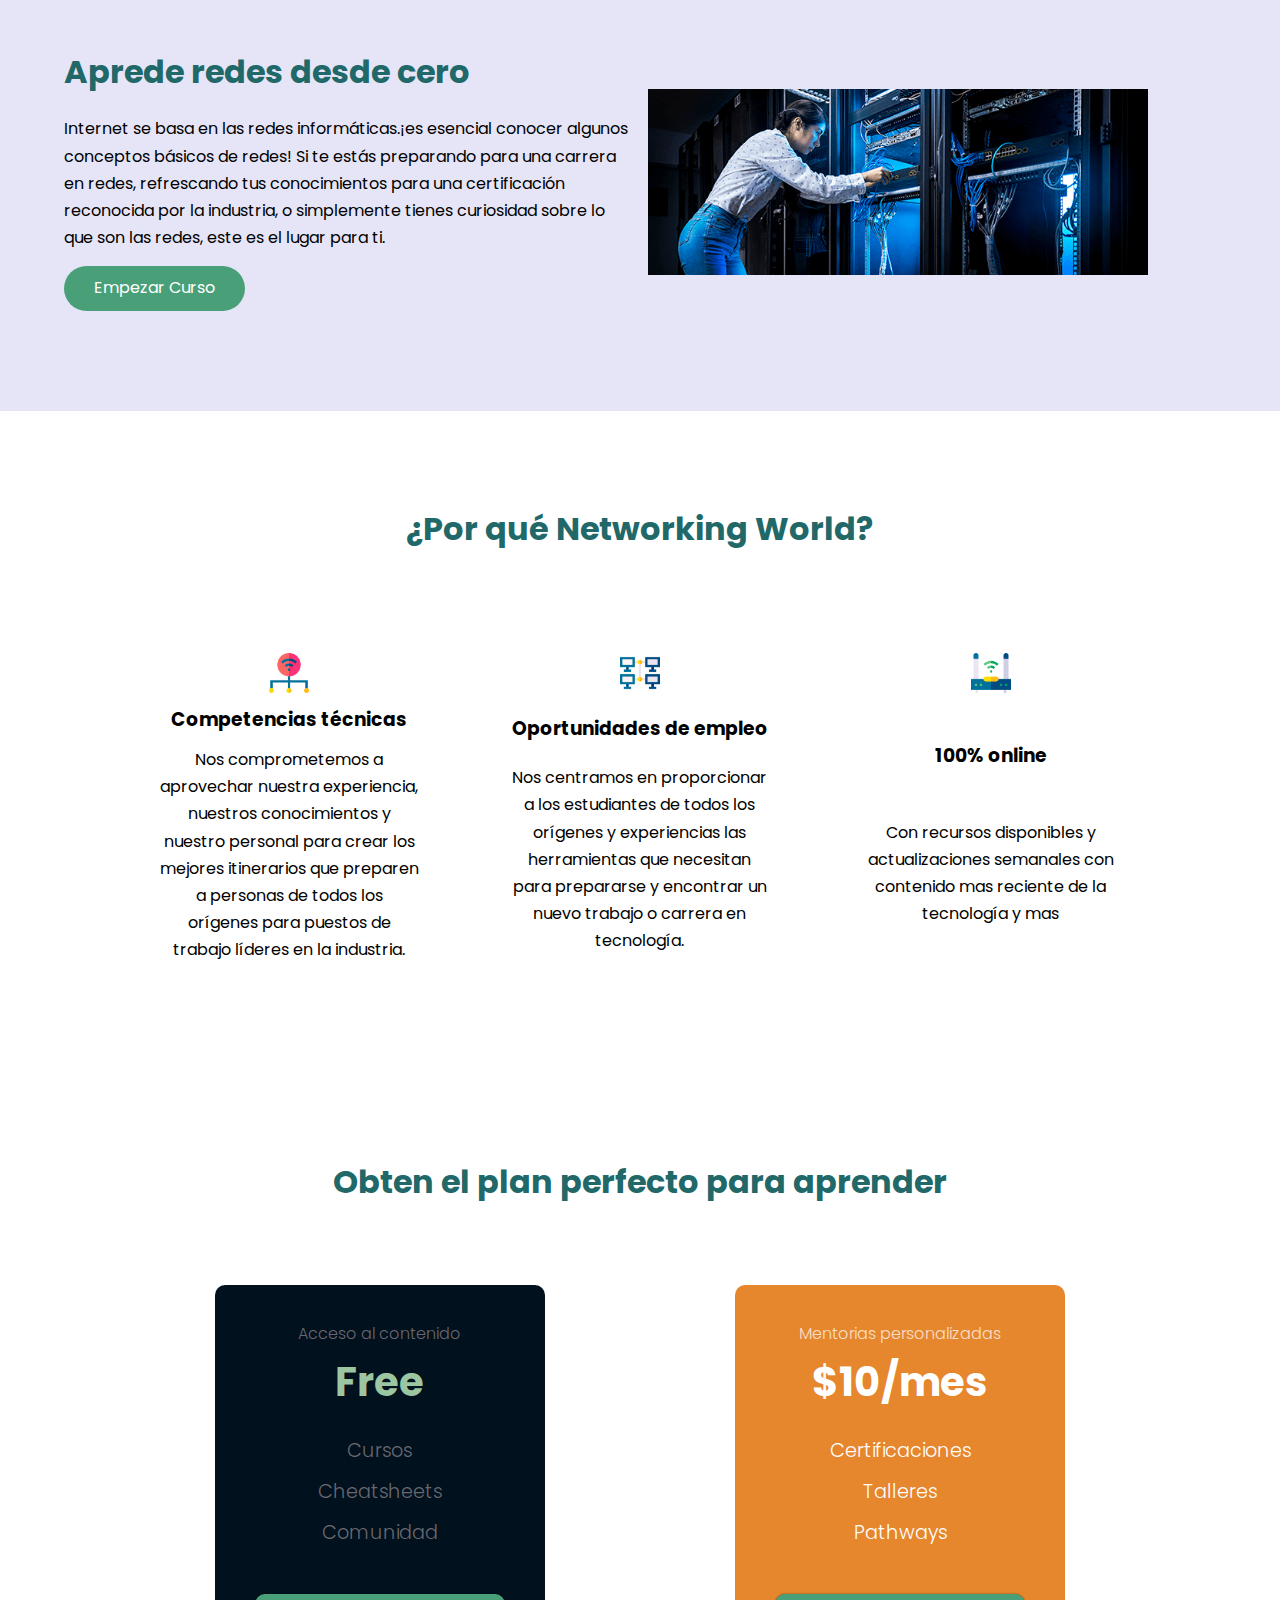
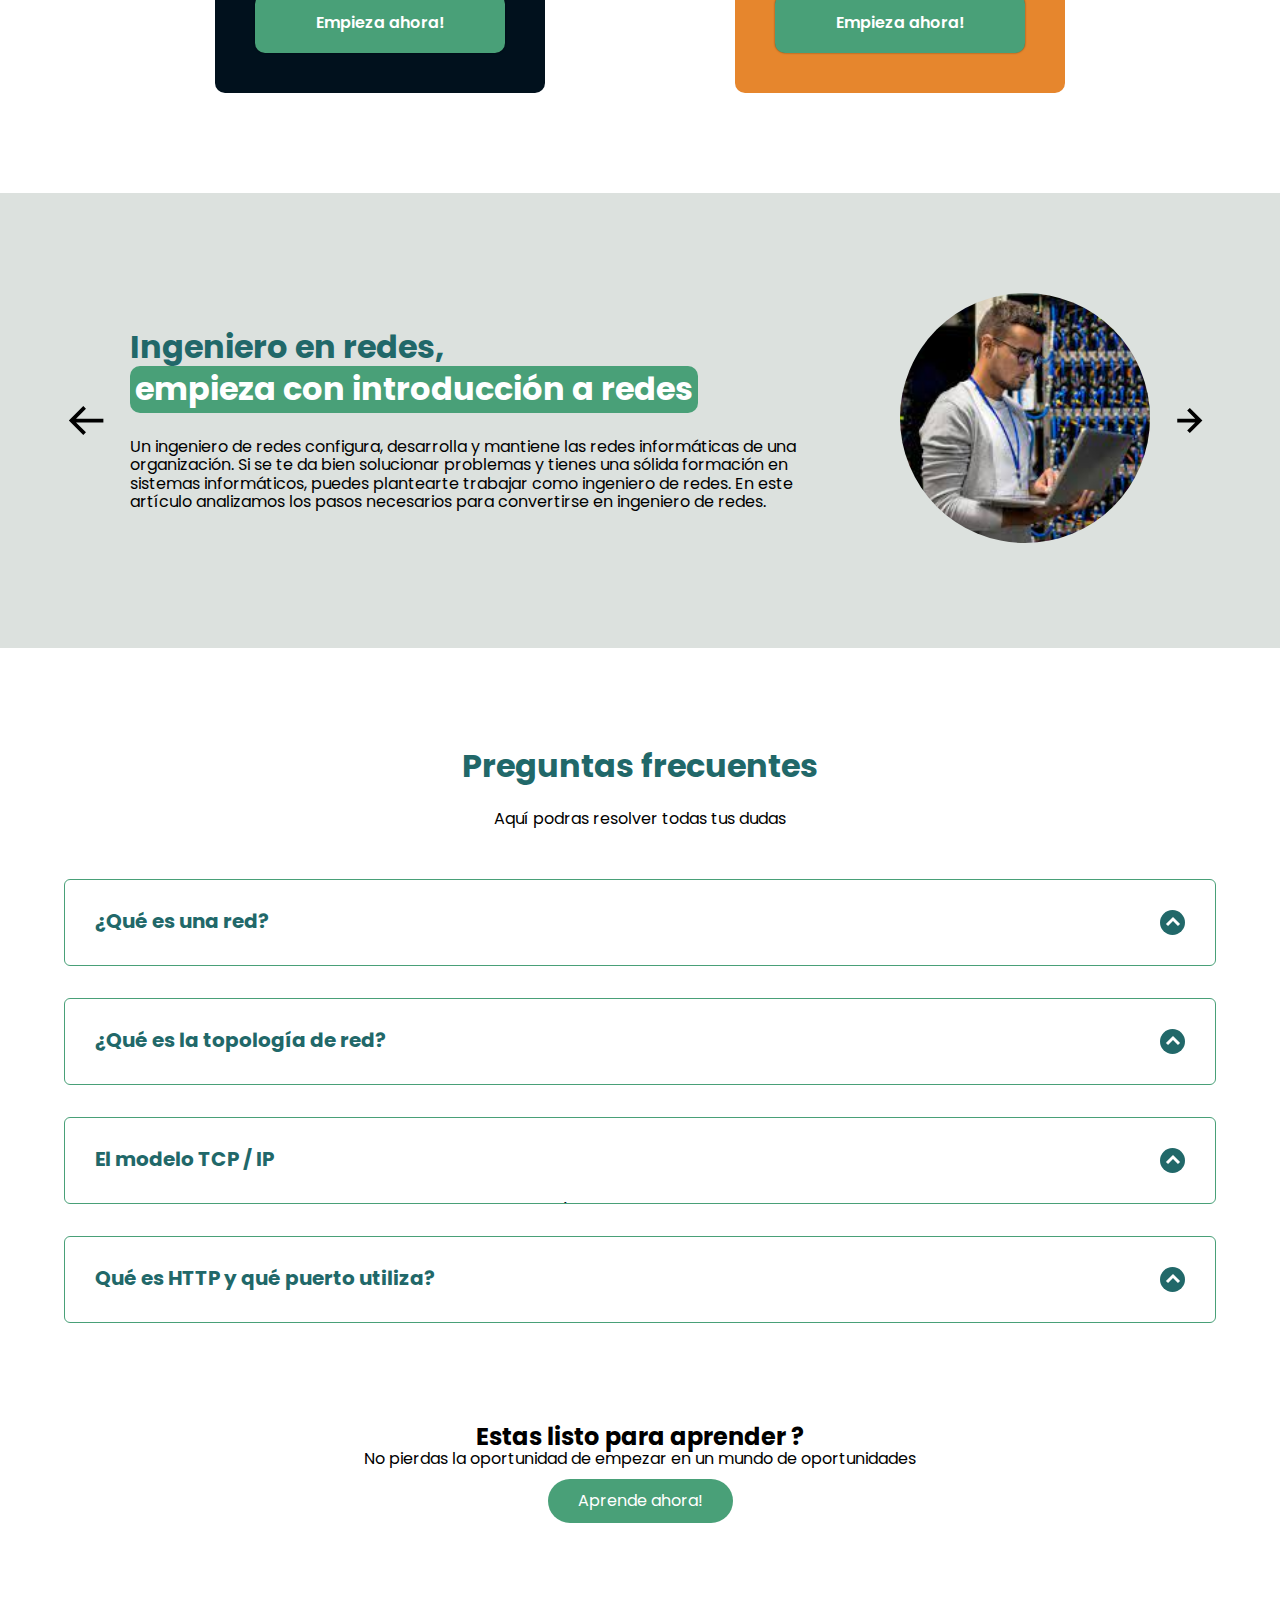
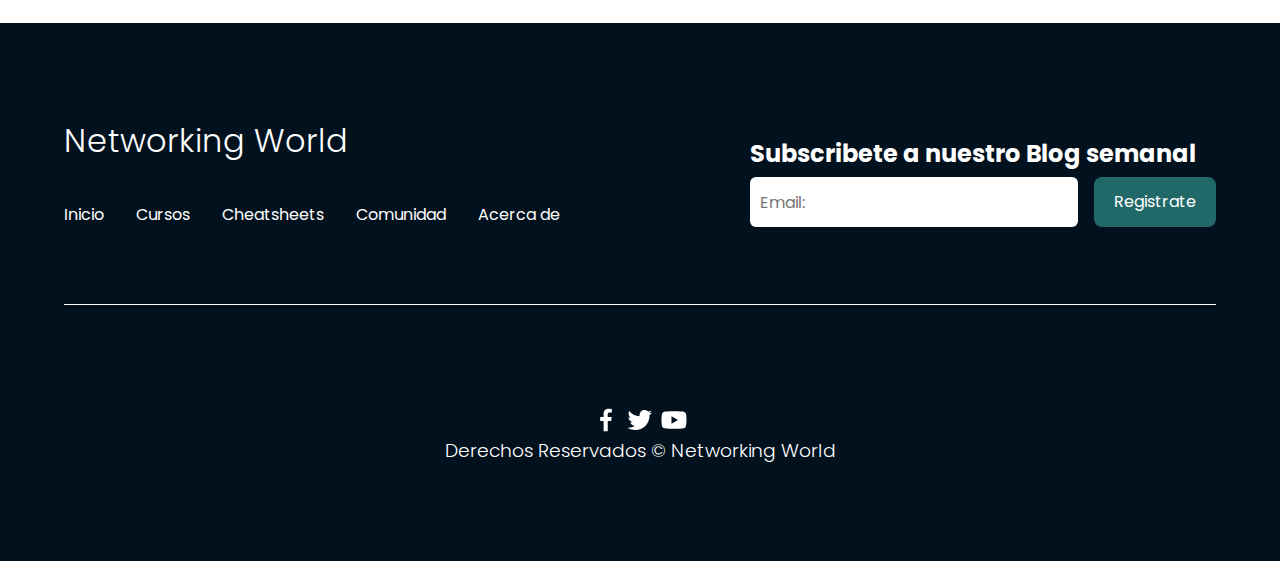
==== commit 12ff75cb: "jjj" ====
--- a/index.html
+++ b/index.html
@@ -6,8 +6,8 @@
 	<meta name="viewport" content="width=device-width, initial-scale=1.0">
 	<title>Networking World</title>
 	<link rel="shortcut icon" href="./MEDIA/networking.png" type="image/x-icon">
-	<link rel="stylesheet" href="./CSS/normalize.css">
-	<link rel="stylesheet" href="./CSS/estilos.css">
+	<link rel="stylesheet" href="CSS/normalize.css">
+	<link rel="stylesheet" href="CSS/estilos.css">
 	
 </head>
 <body>
@@ -18,18 +18,14 @@
 			</div>
 			<ul class="nav_link nav_link--menu">
 				<li class="nav_items">
-					<a href="./index.html" class="nav_links">Inicio</a>
-					
-				</li>
-				<li class="nav_items">
-
+					<a href="index.html" class="nav_links">Inicio</a>
+				</li>
+				<li class="nav_items">
 					<a href="#" class="nav_links">Cursos</a>
-					
-					
 				</li>
 				
 				<li class="nav_items">
-					<a href="./HTML/cheatsheet-galery.html" class="nav_links">Cheatsheets</a>
+					<a href="HTML/cheatsheetGalery.html" class="nav_links">Cheatsheets</a>
 					
 				</li>
 				<li class="nav_items">
@@ -37,7 +33,7 @@
 					
 				</li>
 				<li class="nav_items">
-					<a href="./HTML/about_us.html" class="nav_links">Acerca de</a>
+					<a href="HTML/about_us.html" class="nav_links">Acerca de</a>
 					
 				</li>
 				<img src="./MEDIA/close.svg" alt="cerrar" class="nav_close">
@@ -94,17 +90,17 @@
 			<h2 class="subtitle"> ¿Por qué Networking World?</h2>
 			<div class="about_main">
 				<article class="about_icons">
-					<img src="./MEDIA/circle.svg" alt="compe"class="about_icon">
+					<img src="./MEDIA/wifi.png" alt="compe"class="about_icon">
 					<h3 class="about_title">Competencias técnicas</h3>
 					<p class="about_paragraph">Nos comprometemos a aprovechar nuestra experiencia, nuestros conocimientos y nuestro personal para crear los mejores itinerarios que preparen a personas de todos los orígenes para puestos de trabajo líderes en la industria.</p>
 				</article>
 				<article class="about_icons">
-					<img src="./MEDIA/profe.svg" alt="Oportunidades de empleo"class="about_icon">
+					<img src="./MEDIA/coworking.png" alt="Oportunidades de empleo"class="about_icon">
 					<h3 class="about_title">Oportunidades de empleo</h3>
 					<p class="about_paragraph">Nos centramos en proporcionar a los estudiantes de todos los orígenes y experiencias las herramientas que necesitan para prepararse y encontrar un nuevo trabajo o carrera en tecnología.</p>
 				</article>
 				<article class="about_icons">
-					<img src="./MEDIA/comple.svg" alt="online"class="about_icon">
+					<img src="./MEDIA/router.png" alt="online"class="about_icon">
 					<h3 class="about_title">100% online</h3>
 					<p class="about_paragraph">Con recursos disponibles y actualizaciones semanales con contenido mas reciente de la tecnología y mas</p>
 				</article>
